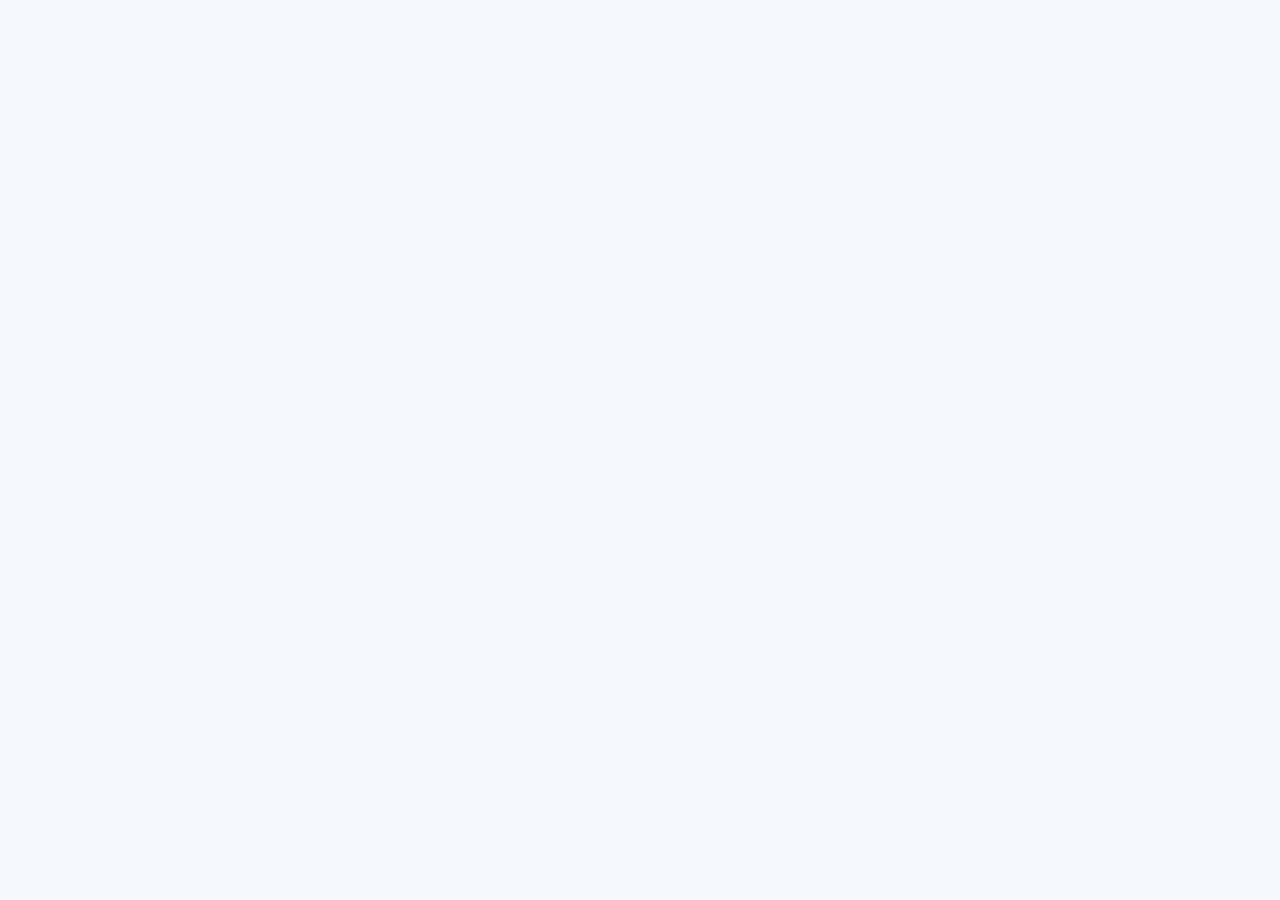
==== services.html @ 13958905 "Create Services page Added the Services page describing the planned digital payment services offered" ====
<!DOCTYPE html>
<html lang="en">

<head>
<meta charset="UTF-8">
<meta name="viewport" content="width=device-width, initial-scale=1.0">

<title>Services | PayNakki</title>

<link rel="stylesheet" href="style.css">

</head>

<body>
---- style.css ----
/* ===========================
   PayNakki Official Website
   Version 1.0
=========================== */

*{
margin:0;
padding:0;
box-sizing:border-box;
}

body{
font-family:Arial,Helvetica,sans-serif;
background:#f5f8fc;
color:#333;
line-height:1.6;
}

header{
background:#0057b8;
padding:18px 8%;
display:flex;
justify-content:space-between;
align-items:center;
}

.logo h2{
color:#fff;
font-size:30px;
}

nav a{
color:white;
text-decoration:none;
margin-left:22px;
font-weight:bold;
transition:.3s;
}

nav a:hover{
color:#ffd24d;
}

.hero{
background:linear-gradient(135deg,#0057b8,#00bfff);
color:white;
padding:120px 20px;
text-align:center;
}

.hero h1{
font-size:52px;
margin-bottom:20px;
}

.hero p{
font-size:22px;
margin-bottom:35px;
}

.button{
background:white;
color:#0057b8;
padding:15px 35px;
border-radius:40px;
text-decoration:none;
font-weight:bold;
display:inline-block;
transition:.3s;
}

.button:hover{
background:#ffd24d;
color:#000;
}

.features{
width:90%;
max-width:1200px;
margin:70px auto;
display:grid;
grid-template-columns:repeat(auto-fit,minmax(250px,1fr));
gap:30px;
}

.card{
background:white;
padding:30px;
border-radius:12px;
box-shadow:0 5px 15px rgba(0,0,0,.12);
transition:.3s;
}

.card:hover{
transform:translateY(-8px);
}

.card h3{
color:#0057b8;
margin-bottom:15px;
}

footer{
background:#111;
color:white;
text-align:center;
padding:25px;
margin-top:60px;
}

@media(max-width:768px){

header{
flex-direction:column;
}

nav{
margin-top:15px;
}

nav a{
display:block;
margin:10px 0;
}

.hero h1{
font-size:36px;
}

.hero p{
font-size:18px;
}

}
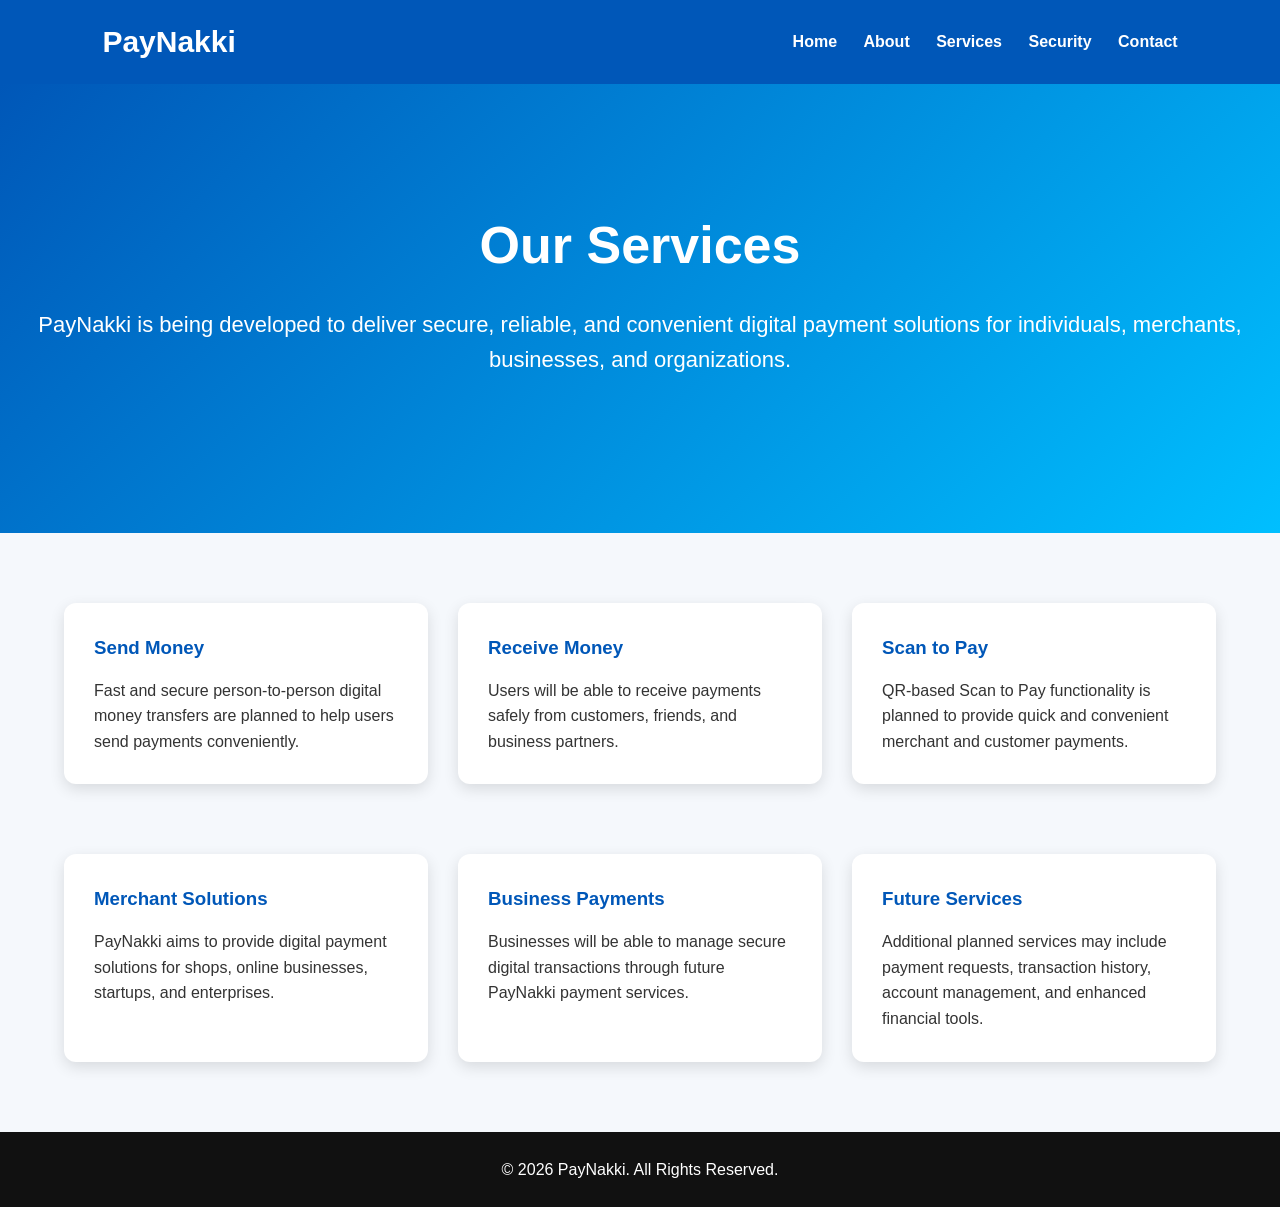
==== commit 34a225e4: "Update Services page Expanded the Services page with detailed information about PayNakki's planned p" ====
--- a/services.html
+++ b/services.html
@@ -2,6 +2,7 @@
 <html lang="en">
 
 <head>
+
 <meta charset="UTF-8">
 <meta name="viewport" content="width=device-width, initial-scale=1.0">
 
@@ -12,3 +13,133 @@
 </head>
 
 <body>
+
+<header>
+
+<div class="logo">
+<h2>PayNakki</h2>
+</div>
+
+<nav>
+
+<a href="index.html">Home</a>
+
+<a href="about.html">About</a>
+
+<a href="services.html">Services</a>
+
+<a href="security.html">Security</a>
+
+<a href="contact.html">Contact</a>
+
+</nav>
+
+</header>
+
+<section class="hero">
+
+<h1>Our Services</h1>
+
+<p>
+
+PayNakki is being developed to deliver secure, reliable, and convenient digital payment solutions for individuals, merchants, businesses, and organizations.
+
+</p>
+
+</section>
+
+<section class="features">
+
+<div class="card">
+
+<h3>Send Money</h3>
+
+<p>
+
+Fast and secure person-to-person digital money transfers are planned to help users send payments conveniently.
+
+</p>
+
+</div>
+
+<div class="card">
+
+<h3>Receive Money</h3>
+
+<p>
+
+Users will be able to receive payments safely from customers, friends, and business partners.
+
+</p>
+
+</div>
+
+<div class="card">
+
+<h3>Scan to Pay</h3>
+
+<p>
+
+QR-based Scan to Pay functionality is planned to provide quick and convenient merchant and customer payments.
+
+</p>
+
+</div>
+
+</section>
+
+<section class="features">
+
+<div class="card">
+
+<h3>Merchant Solutions</h3>
+
+<p>
+
+PayNakki aims to provide digital payment solutions for shops, online businesses, startups, and enterprises.
+
+</p>
+
+</div>
+
+<div class="card">
+
+<h3>Business Payments</h3>
+
+<p>
+
+Businesses will be able to manage secure digital transactions through future PayNakki payment services.
+
+</p>
+
+</div>
+
+<div class="card">
+
+<h3>Future Services</h3>
+
+<p>
+
+Additional planned services may include payment requests, transaction history, account management, and enhanced financial tools.
+
+</p>
+
+</div>
+
+</section>
+
+<footer>
+
+<p>
+
+© 2026 PayNakki. All Rights Reserved.
+
+</p>
+
+</footer>
+
+<script src="script.js"></script>
+
+</body>
+
+</html>
